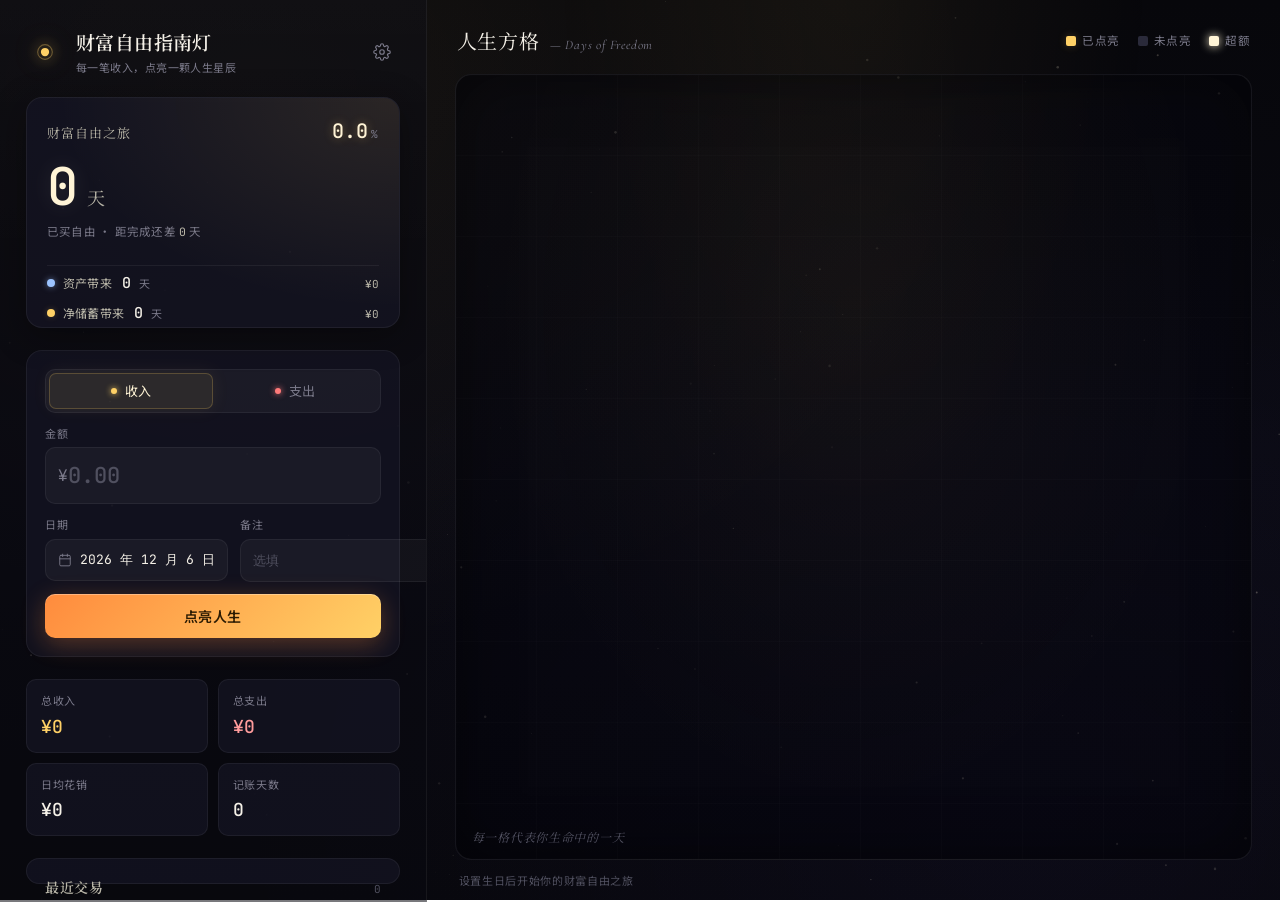
==== frontend/index.html @ a9b58561 "chore: preserve local Fortune baseline before independent development Imported from agentv2 55d24690" ====
<!doctype html>
<html lang="zh-CN">
<head>
  <meta charset="utf-8">
  <meta name="viewport" content="width=device-width,initial-scale=1">
  <meta name="theme-color" content="#0a0a0f">
  <title>财富自由指南灯</title>
  <link rel="icon" href="data:image/svg+xml,%3Csvg xmlns='http://www.w3.org/2000/svg' viewBox='0 0 32 32'%3E%3Ccircle cx='16' cy='16' r='6' fill='%23ffd166'/%3E%3Ccircle cx='16' cy='16' r='10' fill='none' stroke='%23ffd166' stroke-opacity='.35' stroke-width='1.4'/%3E%3C/svg%3E">
  <link rel="preconnect" href="https://fonts.googleapis.com">
  <link rel="preconnect" href="https://fonts.gstatic.com" crossorigin>
  <link href="https://fonts.googleapis.com/css2?family=Cormorant+Garamond:wght@400;500;600;700&family=JetBrains+Mono:wght@300;400;500;600&family=Noto+Sans+SC:wght@300;400;500;600;700&family=Noto+Serif+SC:wght@400;500;600;700&display=swap" rel="stylesheet">
  <link rel="stylesheet" href="./style.css">
</head>
<body>

  <!-- 背景星空层 -->
  <canvas id="starfield" aria-hidden="true"></canvas>

  <main class="layout">

    <!-- 左 1/3 账本面板 -->
    <aside class="ledger" aria-label="账本面板">
      <header class="brand">
        <span class="brand__mark" aria-hidden="true">
          <svg viewBox="0 0 24 24" width="22" height="22"><circle cx="12" cy="12" r="4.5" fill="#ffd166"/><circle cx="12" cy="12" r="8" fill="none" stroke="#ffd166" stroke-opacity=".35" stroke-width="1.2"/></svg>
        </span>
        <div>
          <h1 class="brand__title">财富自由指南灯</h1>
          <p class="brand__sub">每一笔收入，点亮一颗人生星辰</p>
        </div>
        <button class="icon-btn" id="btn-settings" title="设置" aria-label="设置">
          <svg viewBox="0 0 24 24" width="18" height="18" fill="none" stroke="currentColor" stroke-width="1.6" stroke-linecap="round" stroke-linejoin="round"><circle cx="12" cy="12" r="3"/><path d="M19.4 15a1.7 1.7 0 0 0 .34 1.87l.06.06a2 2 0 1 1-2.83 2.83l-.06-.06a1.7 1.7 0 0 0-1.87-.34 1.7 1.7 0 0 0-1.03 1.56V21a2 2 0 1 1-4 0v-.08a1.7 1.7 0 0 0-1.11-1.56 1.7 1.7 0 0 0-1.87.34l-.06.06a2 2 0 1 1-2.83-2.83l.06-.06A1.7 1.7 0 0 0 4.6 15a1.7 1.7 0 0 0-1.56-1.03H3a2 2 0 1 1 0-4h.08A1.7 1.7 0 0 0 4.6 9 1.7 1.7 0 0 0 4.26 7.13L4.2 7.07A2 2 0 1 1 7.03 4.24l.06.06A1.7 1.7 0 0 0 9 4.6 1.7 1.7 0 0 0 10.03 3.04V3a2 2 0 1 1 4 0v.08A1.7 1.7 0 0 0 15 4.6a1.7 1.7 0 0 0 1.87-.34l.06-.06a2 2 0 1 1 2.83 2.83l-.06.06A1.7 1.7 0 0 0 19.4 9c.05.39.27.74.6.96.32.22.7.32 1.07.29H21a2 2 0 1 1 0 4h-.08a1.7 1.7 0 0 0-1.52 1.03z"/></svg>
        </button>
      </header>

      <!-- 财富自由进度卡 · v2 -->
      <section class="progress-card">
        <header class="progress-card__head">
          <span class="progress-card__title">财富自由之旅</span>
          <span class="progress-card__pct"><span id="ring-pct">0.0</span><span class="progress-card__pct-sym">%</span></span>
        </header>

        <div class="progress-card__hero">
          <span class="progress-card__big" id="lit-count">0</span>
          <span class="progress-card__big-unit">天</span>
        </div>
        <div class="progress-card__hero-sub">
          已买自由 · 距完成还差 <em id="remaining-days">0</em> 天
        </div>

        <div class="dual-bar" aria-hidden="true">
          <span class="dual-bar__asset"  id="bar-asset"></span>
          <span class="dual-bar__income" id="bar-income"></span>
        </div>

        <div class="breakdown">
          <div class="breakdown__row breakdown__row--asset" id="row-asset" hidden>
            <span class="breakdown__icon breakdown__icon--asset"></span>
            <span class="breakdown__label">资产带来</span>
            <span class="breakdown__value" id="asset-days">0</span>
            <span class="breakdown__unit">天</span>
            <span class="breakdown__hint"><em id="asset-amount">¥0</em></span>
          </div>
          <div class="breakdown__row breakdown__row--income">
            <span class="breakdown__icon breakdown__icon--income"></span>
            <span class="breakdown__label">净储蓄带来</span>
            <span class="breakdown__value" id="income-days">0</span>
            <span class="breakdown__unit">天</span>
            <span class="breakdown__hint"><em id="net-saving">¥0</em></span>
          </div>
        </div>
      </section>

      <!-- 添加交易 -->
      <section class="tx-form">
        <div class="seg" role="tablist" aria-label="交易类型">
          <button class="seg__btn is-active" data-type="income" role="tab" aria-selected="true">
            <span class="seg__dot seg__dot--income"></span>收入
          </button>
          <button class="seg__btn" data-type="expense" role="tab" aria-selected="false">
            <span class="seg__dot seg__dot--expense"></span>支出
          </button>
        </div>
        <label class="field field--amount">
          <span class="field__label">金额</span>
          <div class="field__row">
            <span class="field__prefix">¥</span>
            <input id="tx-amount" type="number" inputmode="decimal" min="0" step="0.01" placeholder="0.00" autocomplete="off">
          </div>
        </label>
        <div class="field-grid">
          <div class="field">
            <span class="field__label">日期</span>
            <div class="date-input" data-picker>
              <input type="hidden" id="tx-date">
              <button type="button" class="date-input__trigger" aria-haspopup="dialog">
                <svg viewBox="0 0 24 24" width="14" height="14" fill="none" stroke="currentColor" stroke-width="1.6" stroke-linecap="round" stroke-linejoin="round"><rect x="3" y="4" width="18" height="18" rx="2"/><path d="M16 2v4M8 2v4M3 10h18"/></svg>
                <span class="date-input__value">选择日期</span>
              </button>
              <div class="date-popover" hidden role="dialog" aria-label="日期选择">
                <header class="date-popover__head">
                  <button type="button" class="date-popover__nav" data-nav="prev" aria-label="上一月">
                    <svg viewBox="0 0 24 24" width="14" height="14" fill="none" stroke="currentColor" stroke-width="2" stroke-linecap="round" stroke-linejoin="round"><path d="M15 18l-6-6 6-6"/></svg>
                  </button>
                  <span class="date-popover__title"></span>
                  <button type="button" class="date-popover__nav" data-nav="next" aria-label="下一月">
                    <svg viewBox="0 0 24 24" width="14" height="14" fill="none" stroke="currentColor" stroke-width="2" stroke-linecap="round" stroke-linejoin="round"><path d="M9 18l6-6-6-6"/></svg>
                  </button>
                </header>
                <div class="date-popover__weekdays"><span>日</span><span>一</span><span>二</span><span>三</span><span>四</span><span>五</span><span>六</span></div>
                <div class="date-popover__grid"></div>
                <footer class="date-popover__foot">
                  <button type="button" class="date-popover__btn" data-action="today">今天</button>
                  <button type="button" class="date-popover__btn" data-action="clear">清除</button>
                </footer>
              </div>
            </div>
          </div>
          <label class="field">
            <span class="field__label">备注</span>
            <input id="tx-note" type="text" maxlength="40" placeholder="选填">
          </label>
        </div>
        <button class="btn btn--primary" id="btn-submit">
          <span class="btn__shimmer" aria-hidden="true"></span>
          <span class="btn__text">点亮人生</span>
        </button>
      </section>

      <!-- 统计仪表盘 -->
      <section class="stats">
        <div class="stat"><div class="stat__label">总收入</div><div class="stat__value stat__value--income" id="st-income">¥0</div></div>
        <div class="stat"><div class="stat__label">总支出</div><div class="stat__value stat__value--expense" id="st-expense">¥0</div></div>
        <div class="stat"><div class="stat__label">日均花销</div><div class="stat__value" id="st-avg">¥0</div></div>
        <div class="stat"><div class="stat__label">记账天数</div><div class="stat__value" id="st-days">0</div></div>
      </section>

      <!-- 最近交易 -->
      <section class="tx-list" aria-label="最近交易">
        <div class="tx-list__head">
          <h2>最近交易</h2>
          <span class="tx-list__count" id="tx-count">0</span>
        </div>
        <ul class="tx-list__items" id="tx-items" role="list"></ul>
        <div class="tx-list__empty" id="tx-empty">
          <p>尚未记录任何交易</p>
          <p class="tx-list__hint">每一笔收入都将点亮你的人生方格</p>
        </div>
      </section>

    </aside>

    <!-- 右 2/3 人生方格 -->
    <section class="stage" aria-label="人生方格视图">
      <div class="stage__chrome">
        <div class="stage__title">
          <span class="stage__title-cn">人生方格</span>
          <span class="stage__title-en">— Days of Freedom</span>
        </div>
        <div class="stage__legend">
          <span class="legend-item"><i class="legend-swatch legend-swatch--lit"></i>已点亮</span>
          <span class="legend-item"><i class="legend-swatch legend-swatch--unlit"></i>未点亮</span>
          <span class="legend-item" id="legend-overflow" hidden><i class="legend-swatch legend-swatch--over"></i>超额</span>
        </div>
        <button class="icon-btn stage-collapse-btn" id="btn-stage-collapse" title="折叠指南灯面板" aria-label="折叠指南灯面板" hidden>
          <svg viewBox="0 0 24 24" width="18" height="18" fill="none" stroke="currentColor" stroke-width="1.8" stroke-linecap="round" stroke-linejoin="round"><path d="M6 18l6-6 6 6"/></svg>
        </button>
      </div>
      <div class="stage__canvas-wrap">
        <canvas id="grid" aria-label="人生方格 Canvas"></canvas>
        <div class="stage__hint" id="stage-hint">每一格代表你生命中的一天</div>
        <div class="stage__zoom-hint" id="stage-zoom-hint">滚轮缩放 · 双击重置</div>
      </div>
      <div class="stage__footer">
        <span id="stage-footer-text">设置生日后开始你的财富自由之旅</span>
      </div>
    </section>

  </main>

  <!-- 引导/设置对话 -->
  <div class="overlay" id="overlay" hidden>
    <div class="modal" role="dialog" aria-modal="true" aria-labelledby="modal-title">
      <header class="modal__head">
        <h2 id="modal-title">点燃人生第一颗星辰</h2>
        <p>告诉我你的生日，我们计算从今天起到 <strong id="modal-target-age-display">80</strong> 岁还有多少天可以被你点亮。</p>
      </header>
      <div class="modal__body">
        <div class="field">
          <span class="field__label">出生日期</span>
          <div class="date-input" data-picker>
            <input type="hidden" id="cfg-birth" required>
            <button type="button" class="date-input__trigger" aria-haspopup="dialog">
              <svg viewBox="0 0 24 24" width="14" height="14" fill="none" stroke="currentColor" stroke-width="1.6" stroke-linecap="round" stroke-linejoin="round"><rect x="3" y="4" width="18" height="18" rx="2"/><path d="M16 2v4M8 2v4M3 10h18"/></svg>
              <span class="date-input__value">选择出生日期</span>
            </button>
            <div class="date-popover" hidden role="dialog" aria-label="日期选择">
              <header class="date-popover__head">
                <button type="button" class="date-popover__nav" data-nav="prev-year" aria-label="上一年">«</button>
                <button type="button" class="date-popover__nav" data-nav="prev" aria-label="上一月">
                  <svg viewBox="0 0 24 24" width="14" height="14" fill="none" stroke="currentColor" stroke-width="2" stroke-linecap="round" stroke-linejoin="round"><path d="M15 18l-6-6 6-6"/></svg>
                </button>
                <span class="date-popover__title"></span>
                <button type="button" class="date-popover__nav" data-nav="next" aria-label="下一月">
                  <svg viewBox="0 0 24 24" width="14" height="14" fill="none" stroke="currentColor" stroke-width="2" stroke-linecap="round" stroke-linejoin="round"><path d="M9 18l6-6-6-6"/></svg>
                </button>
                <button type="button" class="date-popover__nav" data-nav="next-year" aria-label="下一年">»</button>
              </header>
              <div class="date-popover__weekdays"><span>日</span><span>一</span><span>二</span><span>三</span><span>四</span><span>五</span><span>六</span></div>
              <div class="date-popover__grid"></div>
              <footer class="date-popover__foot">
                <button type="button" class="date-popover__btn" data-action="today">今天</button>
              </footer>
            </div>
          </div>
        </div>
        <label class="field">
          <span class="field__label">目标年龄</span>
          <div class="field__row">
            <input id="cfg-target-age" type="number" min="20" max="120" value="80">
            <span class="field__suffix">岁</span>
          </div>
        </label>
        <label class="toggle" for="cfg-show-past">
          <span class="toggle__head">
            <span class="toggle__title">显示过去</span>
            <span class="toggle__hint">关闭：第一格 = 今天 · 打开：从 0 岁开始全寿命方格</span>
          </span>
          <input type="checkbox" id="cfg-show-past" role="switch">
          <span class="toggle__track" aria-hidden="true"><span class="toggle__thumb"></span></span>
        </label>
        <label class="toggle" for="cfg-use-assets">
          <span class="toggle__head">
            <span class="toggle__title">纳入起始资产</span>
            <span class="toggle__hint">把记账起始时已有的资产也算成自由的来源</span>
          </span>
          <input type="checkbox" id="cfg-use-assets" role="switch">
          <span class="toggle__track" aria-hidden="true"><span class="toggle__thumb"></span></span>
        </label>
        <label class="field" id="cfg-assets-field" hidden>
          <span class="field__label">记账起始时资产</span>
          <div class="field__row">
            <span class="field__prefix">¥</span>
            <input id="cfg-initial-assets" type="number" inputmode="decimal" min="0" step="100" placeholder="0">
          </div>
        </label>
        <label class="field">
          <span class="field__label">记账天数（手动覆盖 · 0=自动）</span>
          <div class="field__row">
            <input id="cfg-tracking-days" type="number" inputmode="numeric" min="0" step="1" placeholder="0">
            <span class="field__suffix">天</span>
          </div>
        </label>
        <label class="field">
          <span class="field__label">日均花销（手动覆盖 · 0=自动）</span>
          <div class="field__row">
            <span class="field__prefix">¥</span>
            <input id="cfg-avg-expense" type="number" inputmode="decimal" min="0" step="1" placeholder="0">
          </div>
        </label>
      </div>
      <footer class="modal__foot">
        <button class="btn btn--ghost" id="cfg-cancel">取消</button>
        <button class="btn btn--primary" id="cfg-save"><span class="btn__text">开始</span></button>
      </footer>
    </div>
  </div>

  <!-- 财富自由达成彩蛋 -->
  <div class="freedom-banner" id="freedom-banner" hidden aria-live="polite">
    <div class="freedom-banner__veil"></div>
    <div class="freedom-banner__ripple"></div>
    <div class="freedom-banner__ripple"></div>
    <div class="freedom-banner__ripple"></div>
    <div class="freedom-banner__ripple"></div>
    <div class="freedom-banner__ripple"></div>
    <div class="freedom-banner__inner">
      <div class="freedom-banner__eyebrow">FINANCIAL FREEDOM ACHIEVED</div>
      <div class="freedom-banner__word">FREE</div>
      <div class="freedom-banner__zh">财 富 自 由</div>
      <div class="freedom-banner__sub">你已点亮人生剩余的所有方格</div>
    </div>
  </div>

  <script src="./grid.js"></script>
  <script src="./app.js"></script>
</body>
</html>
---- frontend/style.css ----
/* ============================================
   财富自由指南灯 · 全局样式
   设计哲学：cinematic dark · ritual aesthetic
   ============================================ */

/* ---------- Design tokens ---------- */
:root {
  /* surfaces */
  --bg-0: #07070b;
  --bg-1: #0a0a12;
  --bg-2: #11111c;
  --bg-3: #15162a;
  --bg-card: rgba(22, 22, 36, 0.72);
  --bg-card-strong: rgba(28, 28, 46, 0.88);
  --bg-input: rgba(255, 255, 255, 0.04);

  /* gold light system */
  --gold-core: #ffd166;
  --gold-warm: #ff8b3d;
  --gold-soft: rgba(255, 209, 102, 0.22);
  --gold-faint: rgba(255, 209, 102, 0.10);
  --gold-bloom: #fff4d6;

  /* state colors */
  --unlit: #2a2a3a;
  --ember: #ff5e3a;
  --ash: #5a4030;
  --income: #ffd166;
  --expense: #ff7a7a;

  /* text */
  --text-1: #f5f1e8;
  --text-2: #b9b6a8;
  --text-3: #7b7a8a;
  --text-4: #50505f;

  /* lines */
  --line-1: rgba(255, 255, 255, 0.06);
  --line-2: rgba(255, 255, 255, 0.10);
  --line-focus: rgba(255, 209, 102, 0.55);

  /* fonts */
  --ff-serif-cn: 'Noto Serif SC', 'Cormorant Garamond', serif;
  --ff-serif-en: 'Cormorant Garamond', 'Noto Serif SC', serif;
  --ff-sans: 'Noto Sans SC', -apple-system, BlinkMacSystemFont, system-ui, sans-serif;
  --ff-mono: 'JetBrains Mono', ui-monospace, SFMono-Regular, monospace;

  /* motion */
  --ease-out: cubic-bezier(0.22, 1, 0.36, 1);
  --ease-in-out: cubic-bezier(0.65, 0, 0.35, 1);

  /* radii */
  --r-sm: 6px;
  --r-md: 10px;
  --r-lg: 16px;
  --r-pill: 999px;
}

/* ---------- Base ---------- */
* { box-sizing: border-box; }
html, body { height: 100%; }
body {
  margin: 0;
  font-family: var(--ff-sans);
  font-size: 14px;
  line-height: 1.5;
  color: var(--text-1);
  background:
    radial-gradient(ellipse at 20% 10%, rgba(255, 209, 102, 0.06), transparent 50%),
    radial-gradient(ellipse at 80% 90%, rgba(108, 86, 255, 0.05), transparent 55%),
    linear-gradient(180deg, var(--bg-0), var(--bg-1) 50%, var(--bg-0));
  background-attachment: fixed;
  overflow: hidden;
  -webkit-font-smoothing: antialiased;
  text-rendering: optimizeLegibility;
}

::selection { background: var(--gold-soft); color: var(--gold-bloom); }

button, input { font: inherit; color: inherit; }
button { background: none; border: 0; cursor: pointer; }
input { background: none; border: 0; outline: 0; }

h1, h2, h3 { margin: 0; font-weight: 600; }

/* ---------- Starfield ---------- */
#starfield {
  position: fixed; inset: 0;
  z-index: 0; pointer-events: none;
  opacity: 0.55;
}

/* ---------- Layout ---------- */
.layout {
  position: relative; z-index: 1;
  display: grid;
  grid-template-columns: minmax(380px, 1fr) 2fr;
  height: 100vh; height: 100dvh;
  gap: 0;
}

/* ============================================
   左 · 账本面板
   ============================================ */
.ledger {
  display: flex; flex-direction: column;
  padding: 28px 26px 22px;
  gap: 22px;
  overflow-y: auto;
  overflow-x: hidden;
  border-right: 1px solid var(--line-1);
  background:
    linear-gradient(180deg, rgba(255,255,255,0.015), transparent 30%),
    rgba(10, 10, 18, 0.55);
  backdrop-filter: blur(20px) saturate(140%);
  -webkit-backdrop-filter: blur(20px) saturate(140%);
}

.ledger::-webkit-scrollbar { width: 6px; }
.ledger::-webkit-scrollbar-thumb { background: var(--line-2); border-radius: 3px; }

/* Brand */
.brand {
  display: grid;
  grid-template-columns: auto 1fr auto;
  align-items: center;
  gap: 12px;
}
.brand__mark {
  width: 38px; height: 38px;
  display: grid; place-items: center;
  border-radius: 50%;
  background: radial-gradient(circle, var(--gold-faint), transparent 70%);
  filter: drop-shadow(0 0 12px rgba(255, 209, 102, 0.25));
  animation: pulse-glow 4s var(--ease-in-out) infinite;
}
@keyframes pulse-glow {
  0%, 100% { filter: drop-shadow(0 0 8px rgba(255, 209, 102, 0.22)); }
  50%      { filter: drop-shadow(0 0 16px rgba(255, 209, 102, 0.38)); }
}
.brand__title {
  font-family: var(--ff-serif-cn);
  font-size: 19px;
  letter-spacing: 0.02em;
  color: var(--text-1);
}
.brand__sub {
  margin: 2px 0 0;
  font-size: 11px;
  color: var(--text-3);
  letter-spacing: 0.04em;
}
.icon-btn {
  width: 36px; height: 36px;
  display: grid; place-items: center;
  border-radius: var(--r-md);
  color: var(--text-3);
  transition: color .2s var(--ease-out), background .2s var(--ease-out);
}
.icon-btn:hover { color: var(--gold-core); background: var(--gold-faint); }
.icon-btn:focus-visible { outline: 2px solid var(--line-focus); outline-offset: 2px; }

/* ============================================
   Progress card · v2 · 水平双段 + 大数字 + 双段分项
   ============================================ */
.progress-card {
  position: relative;
  display: flex; flex-direction: column;
  gap: 12px;
  padding: 18px 20px;
  border-radius: var(--r-lg);
  background: var(--bg-card);
  border: 1px solid var(--line-1);
  box-shadow: 0 8px 32px rgba(0, 0, 0, 0.35);
  overflow: hidden;
}
.progress-card::after {
  content: ''; position: absolute; inset: 0;
  background: radial-gradient(ellipse at 100% 0%, rgba(255, 209, 102, 0.10), transparent 65%);
  pointer-events: none;
}

.progress-card__head {
  display: flex; align-items: baseline; justify-content: space-between;
  z-index: 1;
}
.progress-card__title {
  font-family: var(--ff-serif-cn);
  font-size: 13px;
  color: var(--text-2);
  letter-spacing: 0.08em;
}
.progress-card__pct {
  font-family: var(--ff-mono);
  font-feature-settings: "tnum";
  display: inline-flex; align-items: baseline; gap: 1px;
}
.progress-card__pct #ring-pct {
  font-size: 20px;
  font-weight: 500;
  color: var(--gold-bloom);
  text-shadow: 0 0 10px rgba(255, 209, 102, 0.35);
}
.progress-card__pct-sym {
  font-size: 11px;
  color: var(--text-3);
  margin-left: 2px;
  letter-spacing: 0.04em;
}

.progress-card__hero {
  display: flex; align-items: baseline; gap: 6px;
  line-height: 0.95;
  margin-top: 4px;
}
.progress-card__big {
  font-family: var(--ff-mono);
  font-size: 52px;
  font-weight: 500;
  font-feature-settings: "tnum";
  color: var(--gold-bloom);
  letter-spacing: -0.02em;
  text-shadow: 0 0 24px rgba(255, 244, 214, 0.12);
}
.progress-card__big-unit {
  font-family: var(--ff-serif-cn);
  font-size: 18px;
  color: var(--text-2);
  margin-left: 4px;
}
.progress-card__hero-sub {
  font-size: 11.5px;
  color: var(--text-3);
  letter-spacing: 0.02em;
}
.progress-card__hero-sub em {
  font-style: normal;
  font-family: var(--ff-mono);
  font-feature-settings: "tnum";
  color: var(--text-2);
}

.dual-bar {
  position: relative;
  height: 6px;
  background: rgba(255, 255, 255, 0.04);
  border-radius: var(--r-pill);
  overflow: hidden;
  display: flex;
}
.dual-bar__asset, .dual-bar__income {
  height: 100%;
  width: 0%;
  transition: width .9s var(--ease-out);
}
.dual-bar__asset {
  background: linear-gradient(90deg, #7fb3e6, #9cc3ff);
  box-shadow: 0 0 8px rgba(156, 195, 255, 0.45);
}
.dual-bar__income {
  background: linear-gradient(90deg, var(--gold-warm), var(--gold-core));
  box-shadow: 0 0 8px var(--gold-soft);
}

.breakdown {
  display: flex; flex-direction: column;
  gap: 8px;
  padding-top: 6px;
  border-top: 1px solid var(--line-1);
}
.breakdown__row {
  display: flex; align-items: baseline;
  gap: 8px;
  font-size: 12px;
}
.breakdown__icon {
  width: 8px; height: 8px;
  border-radius: 50%;
  align-self: center;
  flex-shrink: 0;
}
.breakdown__icon--asset {
  background: #9cc3ff;
  box-shadow: 0 0 6px rgba(156, 195, 255, 0.55);
}
.breakdown__icon--income {
  background: var(--gold-core);
  box-shadow: 0 0 6px var(--gold-soft);
}
.breakdown__label {
  color: var(--text-2);
  font-size: 12px;
  letter-spacing: 0.02em;
}
.breakdown__value {
  font-family: var(--ff-mono);
  font-feature-settings: "tnum";
  font-size: 15px;
  color: var(--text-1);
  font-weight: 500;
  margin-left: 2px;
}
.breakdown__unit {
  color: var(--text-3);
  font-size: 11px;
}
.breakdown__hint {
  margin-left: auto;
  color: var(--text-3);
  font-size: 11px;
  font-family: var(--ff-mono);
  font-feature-settings: "tnum";
  text-align: right;
}
.breakdown__hint em {
  font-style: normal;
  color: var(--text-2);
}

/* Tx form */
.tx-form {
  padding: 18px;
  border-radius: var(--r-lg);
  background: var(--bg-card);
  border: 1px solid var(--line-1);
  display: flex; flex-direction: column; gap: 12px;
}
.seg {
  display: grid;
  grid-template-columns: 1fr 1fr;
  background: var(--bg-input);
  border-radius: var(--r-md);
  padding: 3px;
  border: 1px solid var(--line-1);
}
.seg__btn {
  position: relative;
  padding: 8px 12px;
  font-size: 13px;
  color: var(--text-3);
  border-radius: 7px;
  display: inline-flex; align-items: center; justify-content: center; gap: 8px;
  transition: color .2s var(--ease-out), background .25s var(--ease-out);
}
.seg__btn:hover { color: var(--text-2); }
.seg__btn.is-active {
  background: rgba(255, 209, 102, 0.08);
  color: var(--gold-bloom);
  box-shadow: inset 0 0 0 1px var(--gold-soft), 0 0 18px rgba(255, 209, 102, 0.08);
}
.seg__btn[data-type="expense"].is-active {
  background: rgba(255, 122, 122, 0.08);
  color: #ffd1d1;
  box-shadow: inset 0 0 0 1px rgba(255, 122, 122, 0.4), 0 0 18px rgba(255, 122, 122, 0.06);
}
.seg__dot { width: 6px; height: 6px; border-radius: 50%; }
.seg__dot--income  { background: var(--gold-core); box-shadow: 0 0 6px var(--gold-core); }
.seg__dot--expense { background: #ff7a7a; box-shadow: 0 0 6px #ff7a7a; }

.field { display: flex; flex-direction: column; gap: 6px; }
.field__label {
  font-size: 11px;
  color: var(--text-3);
  letter-spacing: 0.06em;
  text-transform: uppercase;
}
.field__row {
  display: flex; align-items: center;
  background: var(--bg-input);
  border: 1px solid var(--line-1);
  border-radius: var(--r-md);
  padding: 0 12px;
  transition: border-color .2s var(--ease-out), background .2s var(--ease-out);
}
.field__row:focus-within {
  border-color: var(--line-focus);
  background: rgba(255, 209, 102, 0.04);
}
.field__prefix, .field__suffix {
  color: var(--text-3);
  font-family: var(--ff-mono);
  font-size: 13px;
  user-select: none;
}
.field__row input, .field input {
  flex: 1;
  min-width: 0;
  padding: 11px 0;
  font-family: var(--ff-mono);
  font-size: 14px;
  color: var(--text-1);
}
.field--amount .field__row input {
  font-size: 22px;
  font-weight: 500;
  font-family: var(--ff-mono);
}
.field--amount .field__prefix { font-size: 16px; }
.field > input {
  padding: 11px 12px;
  background: var(--bg-input);
  border: 1px solid var(--line-1);
  border-radius: var(--r-md);
  color: var(--text-1);
  font-family: var(--ff-mono);
  font-size: 13px;
  transition: border-color .2s var(--ease-out), background .2s var(--ease-out);
}
.field > input:focus-visible {
  border-color: var(--line-focus);
  background: rgba(255, 209, 102, 0.04);
}
input::placeholder { color: var(--text-4); }
input::-webkit-calendar-picker-indicator { filter: invert(0.7) sepia(0.3) saturate(2) hue-rotate(-15deg); cursor: pointer; }
input[type=number]::-webkit-outer-spin-button, input[type=number]::-webkit-inner-spin-button { -webkit-appearance: none; margin: 0; }

.field-grid {
  display: grid; grid-template-columns: 1fr 1fr; gap: 12px;
}

/* ============================================
   Date Picker · cinematic dark calendar
   ============================================ */
.date-input { position: relative; }
.date-input__trigger {
  width: 100%;
  display: flex; align-items: center; gap: 8px;
  min-height: 42px;
  padding: 0 12px;
  background: var(--bg-input);
  border: 1px solid var(--line-1);
  border-radius: var(--r-md);
  color: var(--text-1);
  font-family: var(--ff-mono);
  font-size: 13px;
  text-align: left;
  transition: border-color .2s var(--ease-out), background .2s var(--ease-out);
}
.date-input__trigger:hover { border-color: var(--line-2); }
.date-input__trigger:focus-visible { outline: 2px solid var(--line-focus); outline-offset: 2px; }
.date-input__trigger svg { color: var(--text-3); flex-shrink: 0; }
.date-input__value {
  flex: 1; min-width: 0;
  white-space: nowrap; overflow: hidden; text-overflow: ellipsis;
}
.date-input.is-empty .date-input__value { color: var(--text-3); }
.date-input.is-open .date-input__trigger {
  border-color: var(--line-focus);
  background: rgba(255, 209, 102, 0.04);
}

.date-popover {
  position: absolute;
  top: calc(100% + 6px);
  left: 0;
  z-index: 50;
  width: 280px;
  padding: 14px;
  background: linear-gradient(180deg, var(--bg-2), var(--bg-3));
  border: 1px solid var(--line-2);
  border-radius: var(--r-md);
  box-shadow: 0 12px 40px rgba(0, 0, 0, 0.55), inset 0 1px 0 rgba(255,255,255,0.04);
  animation: dpRise .22s var(--ease-out);
}
.date-popover[hidden] { display: none; }
@keyframes dpRise {
  from { opacity: 0; transform: translateY(-4px) scale(0.985); }
  to   { opacity: 1; transform: translateY(0)    scale(1); }
}

.date-popover__head {
  display: flex; align-items: center; gap: 4px;
  margin-bottom: 10px;
}
.date-popover__title {
  flex: 1;
  text-align: center;
  font-family: var(--ff-serif-cn);
  font-size: 14px;
  color: var(--text-1);
  letter-spacing: 0.04em;
}
.date-popover__nav {
  width: 26px; height: 26px;
  display: grid; place-items: center;
  border-radius: var(--r-sm);
  color: var(--text-3);
  font-size: 13px;
  transition: color .15s var(--ease-out), background .15s var(--ease-out);
}
.date-popover__nav:hover { color: var(--gold-core); background: var(--gold-faint); }

.date-popover__weekdays {
  display: grid;
  grid-template-columns: repeat(7, 1fr);
  margin-bottom: 6px;
}
.date-popover__weekdays span {
  text-align: center;
  font-size: 10px;
  color: var(--text-4);
  letter-spacing: 0.06em;
  padding: 4px 0;
}
.date-popover__grid {
  display: grid;
  grid-template-columns: repeat(7, 1fr);
  gap: 2px;
}
.date-day {
  height: 32px;
  display: grid; place-items: center;
  border-radius: var(--r-sm);
  font-family: var(--ff-mono);
  font-size: 12px;
  color: var(--text-2);
  transition: background .12s var(--ease-out), color .12s var(--ease-out), box-shadow .12s var(--ease-out);
}
.date-day:hover {
  background: rgba(255, 209, 102, 0.10);
  color: var(--text-1);
}
.date-day.is-other { color: var(--text-4); }
.date-day.is-today {
  color: var(--gold-core);
  box-shadow: inset 0 0 0 1px var(--gold-soft);
}
.date-day.is-selected {
  background: linear-gradient(135deg, var(--gold-warm), var(--gold-core));
  color: #2a1a02;
  font-weight: 600;
  box-shadow: 0 0 12px var(--gold-soft);
}
.date-popover__foot {
  display: flex; justify-content: space-between; gap: 8px;
  margin-top: 10px;
  padding-top: 10px;
  border-top: 1px solid var(--line-1);
}
.date-popover__btn {
  padding: 5px 10px;
  font-size: 11.5px;
  color: var(--text-3);
  border-radius: var(--r-sm);
  transition: color .15s var(--ease-out), background .15s var(--ease-out);
}
.date-popover__btn:hover { color: var(--gold-core); background: var(--gold-faint); }

/* 设置面板里的 date picker · popover 上抛而非下落（避免被 modal 截断） */
.modal .date-popover { top: auto; bottom: calc(100% + 6px); }

/* Toggle (switch) · 设置面板用 */
.toggle {
  display: grid;
  grid-template-columns: 1fr auto;
  align-items: center;
  gap: 14px;
  padding: 12px 14px;
  background: var(--bg-input);
  border: 1px solid var(--line-1);
  border-radius: var(--r-md);
  cursor: pointer;
  transition: border-color .2s var(--ease-out), background .2s var(--ease-out);
}
.toggle:hover { border-color: var(--line-2); }
.toggle__head { display: flex; flex-direction: column; gap: 3px; min-width: 0; }
.toggle__title {
  font-size: 13px;
  color: var(--text-1);
  letter-spacing: 0.02em;
}
.toggle__hint {
  font-size: 11px;
  color: var(--text-3);
  letter-spacing: 0.02em;
}
.toggle input[type=checkbox] {
  position: absolute;
  width: 1px; height: 1px;
  opacity: 0; pointer-events: none;
}
.toggle__track {
  position: relative;
  width: 44px; height: 24px;
  border-radius: var(--r-pill);
  background: rgba(255, 255, 255, 0.06);
  border: 1px solid var(--line-2);
  transition: background .25s var(--ease-out), border-color .25s var(--ease-out), box-shadow .25s var(--ease-out);
  flex-shrink: 0;
}
.toggle__thumb {
  position: absolute;
  top: 2px; left: 2px;
  width: 18px; height: 18px;
  border-radius: 50%;
  background: var(--text-3);
  transition: transform .25s var(--ease-out), background .25s var(--ease-out), box-shadow .25s var(--ease-out);
}
.toggle input:checked + .toggle__track {
  background: linear-gradient(135deg, var(--gold-warm), var(--gold-core));
  border-color: var(--gold-core);
  box-shadow: 0 0 14px var(--gold-soft);
}
.toggle input:checked + .toggle__track .toggle__thumb {
  transform: translateX(20px);
  background: #2a1a02;
  box-shadow: 0 1px 3px rgba(0, 0, 0, 0.3);
}
.toggle input:focus-visible + .toggle__track {
  outline: 2px solid var(--line-focus);
  outline-offset: 2px;
}

/* Primary button */
.btn {
  position: relative;
  display: inline-flex; align-items: center; justify-content: center;
  min-height: 44px;
  padding: 0 18px;
  border-radius: var(--r-md);
  font-family: var(--ff-sans);
  font-size: 14px;
  font-weight: 500;
  letter-spacing: 0.04em;
  transition: transform .15s var(--ease-out), box-shadow .25s var(--ease-out);
  overflow: hidden;
}
.btn:focus-visible { outline: 2px solid var(--line-focus); outline-offset: 2px; }
.btn:active { transform: scale(0.98); }
.btn--primary {
  background: linear-gradient(135deg, var(--gold-warm), var(--gold-core));
  color: #2a1a02;
  font-weight: 600;
  box-shadow:
    0 6px 24px rgba(255, 139, 61, 0.30),
    inset 0 1px 0 rgba(255, 255, 255, 0.32);
}
.btn--primary:hover {
  box-shadow:
    0 10px 32px rgba(255, 139, 61, 0.45),
    inset 0 1px 0 rgba(255, 255, 255, 0.45);
}
.btn--primary[disabled] { opacity: .6; cursor: not-allowed; }
.btn__shimmer {
  position: absolute; top: 0; left: -100%;
  width: 60%; height: 100%;
  background: linear-gradient(90deg, transparent, rgba(255, 255, 255, 0.35), transparent);
  transform: skewX(-20deg);
  animation: shimmer 3.6s ease-in-out infinite;
}
@keyframes shimmer { 0%, 60% { left: -100%; } 100% { left: 160%; } }

.btn--ghost {
  background: transparent;
  color: var(--text-2);
  border: 1px solid var(--line-2);
}
.btn--ghost:hover { color: var(--text-1); border-color: var(--line-focus); }

/* Stats */
.stats {
  display: grid;
  grid-template-columns: 1fr 1fr;
  gap: 10px;
}
.stat {
  padding: 12px 14px;
  background: var(--bg-card);
  border: 1px solid var(--line-1);
  border-radius: var(--r-md);
}
.stat__label {
  font-size: 11px;
  color: var(--text-3);
  letter-spacing: 0.06em;
}
.stat__value {
  margin-top: 4px;
  font-family: var(--ff-mono);
  font-size: 18px;
  font-weight: 500;
  font-feature-settings: "tnum";
  color: var(--text-1);
}
.stat__value--income  { color: var(--gold-core); }
.stat__value--expense { color: #ff9c9c; }

/* Tx list */
.tx-list {
  flex: 1; min-height: 0;
  display: flex; flex-direction: column;
  border-radius: var(--r-lg);
  background: var(--bg-card);
  border: 1px solid var(--line-1);
  padding: 12px;
}
.tx-list__head {
  display: flex; align-items: baseline; justify-content: space-between;
  padding: 6px 6px 12px;
}
.tx-list__head h2 {
  font-family: var(--ff-serif-cn);
  font-size: 14px;
  color: var(--text-2);
  letter-spacing: 0.04em;
}
.tx-list__count {
  font-family: var(--ff-mono);
  font-size: 11px;
  color: var(--text-4);
}
.tx-list__items {
  flex: 1; min-height: 0;
  margin: 0; padding: 0;
  list-style: none;
  overflow-y: auto;
  display: flex; flex-direction: column;
  gap: 4px;
}
.tx-list__items::-webkit-scrollbar { width: 4px; }
.tx-list__items::-webkit-scrollbar-thumb { background: var(--line-2); border-radius: 2px; }
.tx-list__empty {
  display: none;
  flex-direction: column; align-items: center; justify-content: center;
  flex: 1; padding: 30px 10px;
  text-align: center;
  color: var(--text-3);
}
.tx-list__empty p { margin: 0; font-size: 13px; }
.tx-list__hint { color: var(--text-4); font-size: 11.5px; margin-top: 6px !important; }
.tx-list.is-empty .tx-list__items { display: none; }
.tx-list.is-empty .tx-list__empty { display: flex; }

.tx-item {
  display: grid;
  grid-template-columns: 3px 1fr auto auto;
  align-items: center;
  gap: 12px;
  padding: 10px 8px 10px 0;
  border-radius: var(--r-sm);
  transition: background .2s var(--ease-out);
}
.tx-item:hover { background: rgba(255, 255, 255, 0.025); }
.tx-item__bar { width: 3px; height: 26px; border-radius: 2px; }
.tx-item--income  .tx-item__bar { background: linear-gradient(180deg, var(--gold-core), var(--gold-warm)); box-shadow: 0 0 6px var(--gold-soft); }
.tx-item--expense .tx-item__bar { background: linear-gradient(180deg, #ff9c9c, #ff5e3a); box-shadow: 0 0 6px rgba(255, 94, 58, 0.25); }
.tx-item__main { min-width: 0; }
.tx-item__note {
  font-size: 13px;
  color: var(--text-1);
  white-space: nowrap; overflow: hidden; text-overflow: ellipsis;
}
.tx-item__date {
  font-family: var(--ff-mono);
  font-size: 10.5px;
  color: var(--text-4);
  letter-spacing: 0.04em;
  margin-top: 1px;
}
.tx-item__amount {
  font-family: var(--ff-mono);
  font-size: 14px;
  font-weight: 500;
  font-feature-settings: "tnum";
}
.tx-item--income  .tx-item__amount { color: var(--gold-core); }
.tx-item--expense .tx-item__amount { color: #ff9c9c; }
.tx-item__del {
  width: 28px; height: 28px;
  display: grid; place-items: center;
  color: var(--text-4);
  border-radius: var(--r-sm);
  opacity: 0;
  transition: opacity .2s var(--ease-out), color .15s var(--ease-out), background .15s var(--ease-out);
}
.tx-item:hover .tx-item__del,
.tx-item:focus-within .tx-item__del { opacity: 1; }
.tx-item__del:hover { color: #ff7a7a; background: rgba(255, 122, 122, 0.10); }

/* ============================================
   右 · 人生方格 stage
   ============================================ */
.stage {
  position: relative;
  display: flex; flex-direction: column;
  height: 100%;
  padding: 22px 28px 16px;
  min-width: 0;
  background:
    radial-gradient(ellipse at 50% -10%, rgba(255, 209, 102, 0.06), transparent 50%),
    transparent;
}
.stage__chrome {
  display: flex; align-items: center; justify-content: space-between;
  margin-bottom: 14px;
  padding: 4px 2px;
}
.stage__title {
  display: flex; align-items: baseline; gap: 10px;
}
.stage__title-cn {
  font-family: var(--ff-serif-cn);
  font-size: 20px;
  color: var(--text-1);
  letter-spacing: 0.04em;
}
.stage__title-en {
  font-family: var(--ff-serif-en);
  font-size: 13px;
  font-style: italic;
  color: var(--text-3);
  letter-spacing: 0.06em;
}
.stage__legend {
  display: flex; align-items: center; gap: 18px;
  font-size: 11.5px;
  color: var(--text-3);
  letter-spacing: 0.04em;
}
.legend-item { display: inline-flex; align-items: center; gap: 6px; }
.legend-swatch {
  width: 10px; height: 10px;
  border-radius: 2px;
  display: inline-block;
}
.legend-swatch--lit   { background: var(--gold-core); box-shadow: 0 0 8px var(--gold-soft); }
.legend-swatch--unlit { background: var(--unlit); }
.legend-swatch--over  { background: var(--gold-bloom); box-shadow: 0 0 10px var(--gold-bloom); }

.stage__canvas-wrap {
  position: relative;
  flex: 1; min-height: 0;
  border-radius: var(--r-lg);
  border: 1px solid var(--line-1);
  background:
    radial-gradient(ellipse at 50% 30%, rgba(255, 209, 102, 0.04), transparent 65%),
    linear-gradient(180deg, rgba(8, 8, 16, 0.5), rgba(4, 4, 12, 0.5));
  overflow: hidden;
  box-shadow:
    inset 0 0 1px var(--line-2),
    inset 0 0 60px rgba(0, 0, 0, 0.5);
}
.stage__canvas-wrap::before {
  content: '';
  position: absolute; inset: 0;
  background:
    repeating-linear-gradient(180deg, transparent 0 80px, rgba(255,255,255,0.012) 80px 81px),
    repeating-linear-gradient(90deg,  transparent 0 80px, rgba(255,255,255,0.012) 80px 81px);
  pointer-events: none;
  mix-blend-mode: screen;
}
#grid { display: block; width: 100%; height: 100%; }
.stage__hint {
  position: absolute; left: 16px; bottom: 12px;
  font-family: var(--ff-serif-en);
  font-style: italic;
  font-size: 12px;
  color: var(--text-4);
  pointer-events: none;
  letter-spacing: 0.06em;
}
.stage__footer {
  margin-top: 10px;
  padding: 2px 4px;
  font-size: 11px;
  color: var(--text-4);
  letter-spacing: 0.06em;
}

/* ============================================
   Overlay & Modal
   ============================================ */
.overlay {
  position: fixed; inset: 0;
  z-index: 100;
  display: grid; place-items: center;
  background: rgba(4, 4, 10, 0.7);
  backdrop-filter: blur(14px) saturate(120%);
  -webkit-backdrop-filter: blur(14px) saturate(120%);
  animation: fade .35s var(--ease-out);
}
@keyframes fade { from { opacity: 0; } to { opacity: 1; } }
.overlay[hidden] { display: none; }
.modal {
  width: min(440px, calc(100% - 32px));
  border-radius: var(--r-lg);
  background: linear-gradient(180deg, var(--bg-2), var(--bg-3));
  border: 1px solid var(--line-2);
  box-shadow:
    0 20px 80px rgba(0, 0, 0, 0.7),
    inset 0 1px 0 rgba(255, 255, 255, 0.06);
  animation: rise .55s var(--ease-out) both;
  /* overflow visible 以便 date picker popover 浮出 */
}
.modal__head {
  border-radius: var(--r-lg) var(--r-lg) 0 0;
}
@keyframes rise {
  from { opacity: 0; transform: translateY(14px) scale(0.985); }
  to   { opacity: 1; transform: translateY(0)    scale(1); }
}
.modal__head {
  padding: 26px 26px 8px;
  background: radial-gradient(ellipse at 80% 0%, var(--gold-faint), transparent 60%);
}
.modal__head h2 {
  font-family: var(--ff-serif-cn);
  font-size: 22px;
  color: var(--text-1);
  letter-spacing: 0.02em;
}
.modal__head p {
  margin: 8px 0 0;
  font-size: 13px;
  color: var(--text-3);
  line-height: 1.6;
}
.modal__head strong { color: var(--gold-core); font-weight: 500; }
.modal__body {
  padding: 18px 26px 6px;
  display: flex; flex-direction: column; gap: 14px;
}
.modal__foot {
  padding: 16px 26px 22px;
  display: flex; justify-content: flex-end; gap: 10px;
}

/* ============================================
   Freedom Banner (彩蛋) · 多层波纹 + 中央光辉 + 子标题
   ============================================ */
.freedom-banner {
  position: fixed; inset: 0;
  z-index: 200;
  display: grid; place-items: center;
  pointer-events: none;
  overflow: hidden;
}
.freedom-banner[hidden] { display: none; }

.freedom-banner__veil {
  position: absolute; inset: 0;
  background: radial-gradient(circle at center, rgba(255, 209, 102, 0.22), rgba(6, 4, 0, 0.88) 60%);
  opacity: 0;
  animation: veil-in 1.2s var(--ease-out) forwards;
}
@keyframes veil-in { from { opacity: 0; } to { opacity: 1; } }

.freedom-banner__ripple {
  position: absolute; top: 50%; left: 50%;
  width: 6px; height: 6px;
  border: 1.5px solid rgba(255, 209, 102, 0.55);
  border-radius: 50%;
  transform: translate(-50%, -50%) scale(1);
  opacity: 0;
  will-change: transform, opacity;
  animation: ripple-out 5.5s var(--ease-out) forwards;
}
.freedom-banner__ripple:nth-of-type(1) { animation-delay: 0.20s; }
.freedom-banner__ripple:nth-of-type(2) { animation-delay: 0.70s; }
.freedom-banner__ripple:nth-of-type(3) { animation-delay: 1.20s; }
.freedom-banner__ripple:nth-of-type(4) { animation-delay: 1.85s; }
.freedom-banner__ripple:nth-of-type(5) { animation-delay: 2.60s; }
@keyframes ripple-out {
  0%   { transform: translate(-50%, -50%) scale(1);   opacity: 0; border-width: 1.8px; }
  10%  { opacity: 1; }
  100% { transform: translate(-50%, -50%) scale(360); opacity: 0; border-width: 0.4px; }
}

.freedom-banner__inner {
  position: relative; z-index: 1;
  text-align: center;
  animation: free-rise 1.6s var(--ease-out) both;
  animation-delay: 0.55s;
}
@keyframes free-rise {
  from { opacity: 0; transform: translateY(22px) scale(0.93); filter: blur(6px); }
  to   { opacity: 1; transform: translateY(0)    scale(1);    filter: blur(0); }
}

.freedom-banner__eyebrow {
  font-family: var(--ff-mono);
  font-size: 11px;
  letter-spacing: 0.7em;
  color: rgba(255, 209, 102, 0.78);
  margin-bottom: 18px;
  text-shadow: 0 0 16px var(--gold-soft);
  text-indent: 0.7em;
}
.freedom-banner__word {
  font-family: var(--ff-serif-en);
  font-size: 200px;
  font-weight: 500;
  letter-spacing: 0.05em;
  color: var(--gold-bloom);
  line-height: 1;
  /* 用 filter: drop-shadow 而非 text-shadow · 可走 GPU compositing 避免重 paint */
  filter:
    drop-shadow(0 0 18px var(--gold-core))
    drop-shadow(0 0 48px rgba(255, 139, 61, 0.45));
  animation: word-glow 3.6s ease-in-out infinite;
  will-change: opacity;
}
@keyframes word-glow {
  0%, 100% { opacity: 0.92; }
  50%      { opacity: 1.0;  }
}
.freedom-banner__zh {
  margin-top: 14px;
  font-family: var(--ff-serif-cn);
  font-size: 24px;
  color: var(--text-1);
  letter-spacing: 0.6em;
  text-indent: 0.6em;
  text-shadow: 0 0 14px var(--gold-faint);
}
.freedom-banner__sub {
  margin-top: 26px;
  font-family: var(--ff-serif-cn);
  font-size: 14px;
  color: var(--text-2);
  letter-spacing: 0.18em;
  opacity: 0.85;
}

@media (prefers-reduced-motion: reduce) {
  .freedom-banner__ripple { animation: none; display: none; }
  .freedom-banner__word { animation: none; }
}

/* ============================================
   Responsive / motion safety
   ============================================ */
@media (max-width: 1080px) {
  .layout { grid-template-columns: 1fr; grid-template-rows: auto 1fr; }
  .ledger { max-height: 45vh; border-right: 0; border-bottom: 1px solid var(--line-1); }
  .stage { padding: 16px; }
  .collapse-toggle { display: grid !important; }
}

/* ---------- Stage collapse toggle (stacked mode only) ---------- */
.stage-collapse-btn { display: none; }
@media (max-width: 1080px) {
  .stage-collapse-btn { display: grid !important; }
}
.stage-collapse-btn svg { transition: transform 0.25s var(--ease-out), color 0.2s var(--ease-out); }
.stage-collapse-btn:hover svg { color: var(--gold-core); }

/* Collapsed ledger (triggered by stage button) */
.ledger.is-collapsed {
  max-height: 56px !important;
  overflow: hidden;
  padding: 8px 16px;
}
.ledger.is-collapsed > :not(.brand) { display: none; }
.ledger.is-collapsed .brand { display: grid; }
.ledger.is-collapsed .brand__sub { display: none; }
.ledger.is-collapsed .brand__title { font-size: 15px; white-space: nowrap; }

.ledger {
  transition: max-height 0.35s var(--ease-out), padding 0.35s var(--ease-out);
}

/* 缩放 hint */
.stage__zoom-hint {
  position: absolute; right: 14px; bottom: 12px;
  font-family: var(--ff-mono);
  font-size: 10.5px;
  color: var(--text-4);
  pointer-events: none;
  letter-spacing: 0.06em;
  opacity: 0;
  transition: opacity 0.4s var(--ease-out);
}
.stage__zoom-hint.is-visible { opacity: 1; }

@media (prefers-reduced-motion: reduce) {
  *, *::before, *::after {
    animation-duration: .001ms !important;
    animation-iteration-count: 1 !important;
    transition-duration: .05s !important;
  }
  .brand__mark { animation: none; }
  .btn__shimmer { display: none; }
}
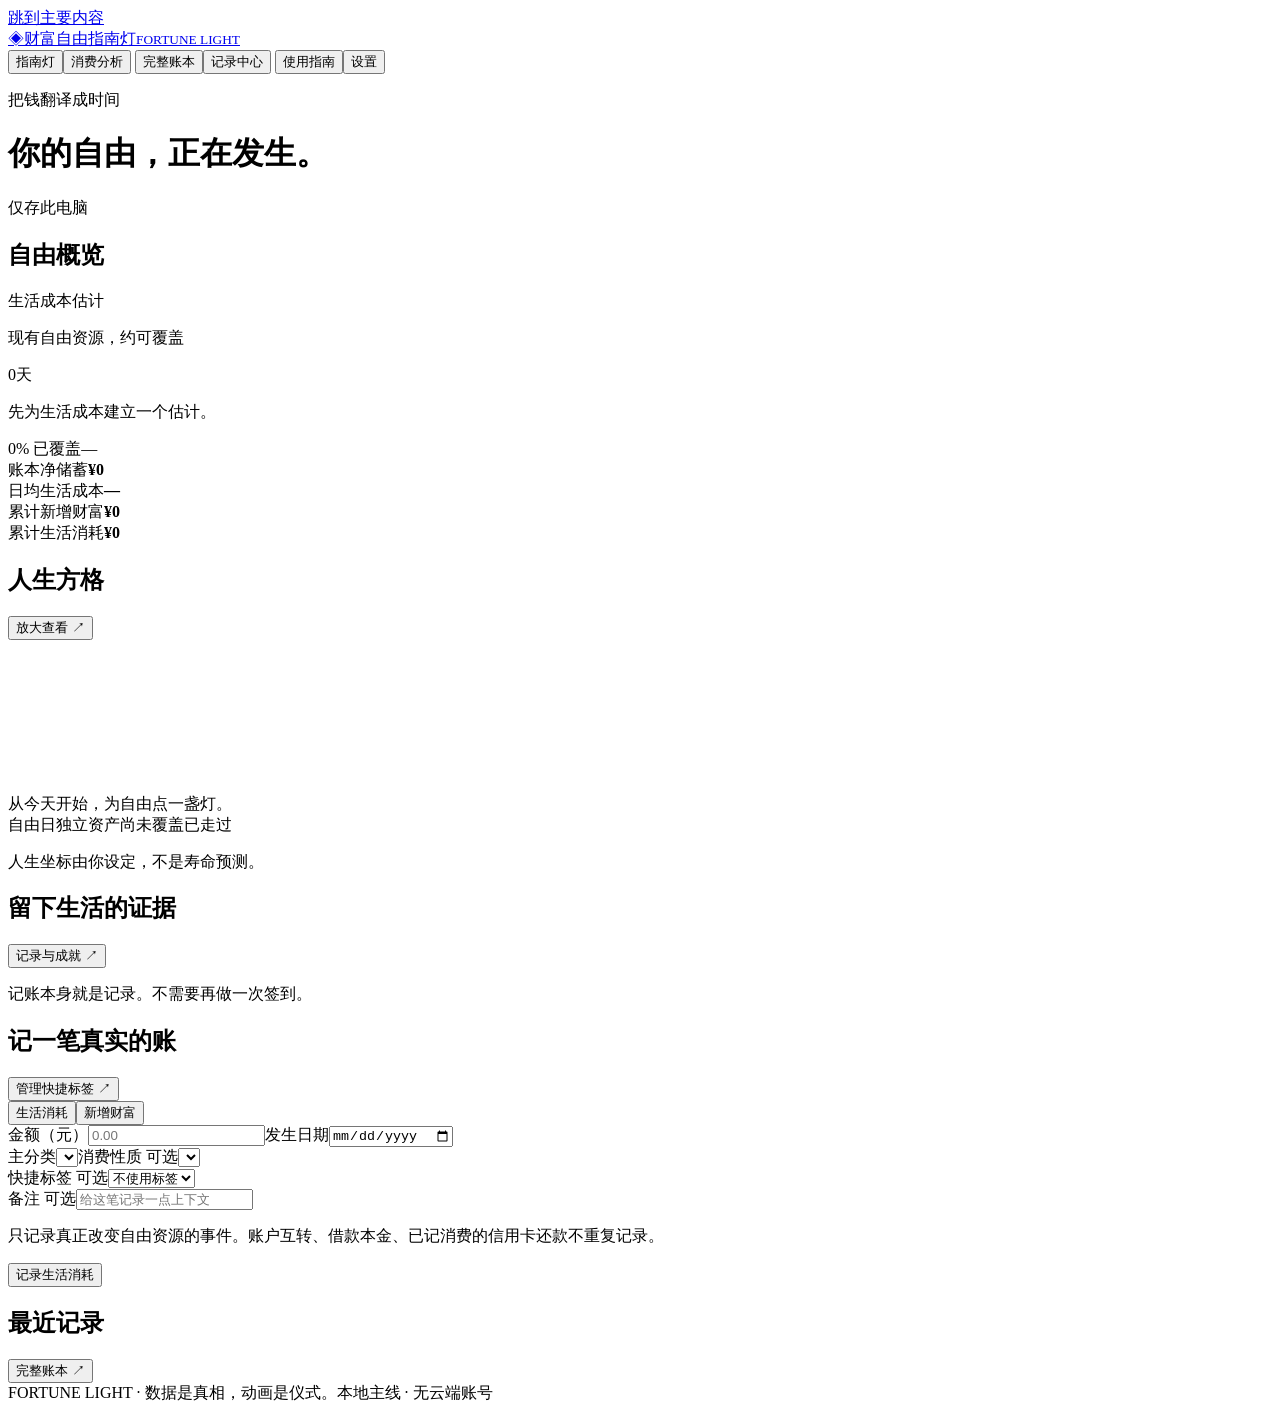
==== commit ccc78e9f: "Build Fortune Light 1.0.0 local mainline with WeChat 0.6.2 variant" ====
--- a/frontend/index.html
+++ b/frontend/index.html
@@ -1,288 +1,109 @@
 <!doctype html>
-<html lang="zh-CN">
+<html lang="zh-CN" data-theme="midnight">
 <head>
-  <meta charset="utf-8">
-  <meta name="viewport" content="width=device-width,initial-scale=1">
-  <meta name="theme-color" content="#0a0a0f">
-  <title>财富自由指南灯</title>
-  <link rel="icon" href="data:image/svg+xml,%3Csvg xmlns='http://www.w3.org/2000/svg' viewBox='0 0 32 32'%3E%3Ccircle cx='16' cy='16' r='6' fill='%23ffd166'/%3E%3Ccircle cx='16' cy='16' r='10' fill='none' stroke='%23ffd166' stroke-opacity='.35' stroke-width='1.4'/%3E%3C/svg%3E">
-  <link rel="preconnect" href="https://fonts.googleapis.com">
-  <link rel="preconnect" href="https://fonts.gstatic.com" crossorigin>
-  <link href="https://fonts.googleapis.com/css2?family=Cormorant+Garamond:wght@400;500;600;700&family=JetBrains+Mono:wght@300;400;500;600&family=Noto+Sans+SC:wght@300;400;500;600;700&family=Noto+Serif+SC:wght@400;500;600;700&display=swap" rel="stylesheet">
-  <link rel="stylesheet" href="./style.css">
+  <meta charset="utf-8"><meta name="viewport" content="width=device-width,initial-scale=1">
+  <meta name="color-scheme" content="dark light">
+  <title>财富自由指南灯 · Fortune Light</title>
+  <link rel="icon" href="data:image/svg+xml,%3Csvg xmlns='http://www.w3.org/2000/svg' viewBox='0 0 40 40'%3E%3Crect x='6' y='6' width='28' height='28' rx='5' fill='%23dfb568'/%3E%3C/svg%3E">
+  <link rel="stylesheet" href="/style.css">
 </head>
 <body>
-
-  <!-- 背景星空层 -->
-  <canvas id="starfield" aria-hidden="true"></canvas>
-
-  <main class="layout">
-
-    <!-- 左 1/3 账本面板 -->
-    <aside class="ledger" aria-label="账本面板">
-      <header class="brand">
-        <span class="brand__mark" aria-hidden="true">
-          <svg viewBox="0 0 24 24" width="22" height="22"><circle cx="12" cy="12" r="4.5" fill="#ffd166"/><circle cx="12" cy="12" r="8" fill="none" stroke="#ffd166" stroke-opacity=".35" stroke-width="1.2"/></svg>
-        </span>
-        <div>
-          <h1 class="brand__title">财富自由指南灯</h1>
-          <p class="brand__sub">每一笔收入，点亮一颗人生星辰</p>
-        </div>
-        <button class="icon-btn" id="btn-settings" title="设置" aria-label="设置">
-          <svg viewBox="0 0 24 24" width="18" height="18" fill="none" stroke="currentColor" stroke-width="1.6" stroke-linecap="round" stroke-linejoin="round"><circle cx="12" cy="12" r="3"/><path d="M19.4 15a1.7 1.7 0 0 0 .34 1.87l.06.06a2 2 0 1 1-2.83 2.83l-.06-.06a1.7 1.7 0 0 0-1.87-.34 1.7 1.7 0 0 0-1.03 1.56V21a2 2 0 1 1-4 0v-.08a1.7 1.7 0 0 0-1.11-1.56 1.7 1.7 0 0 0-1.87.34l-.06.06a2 2 0 1 1-2.83-2.83l.06-.06A1.7 1.7 0 0 0 4.6 15a1.7 1.7 0 0 0-1.56-1.03H3a2 2 0 1 1 0-4h.08A1.7 1.7 0 0 0 4.6 9 1.7 1.7 0 0 0 4.26 7.13L4.2 7.07A2 2 0 1 1 7.03 4.24l.06.06A1.7 1.7 0 0 0 9 4.6 1.7 1.7 0 0 0 10.03 3.04V3a2 2 0 1 1 4 0v.08A1.7 1.7 0 0 0 15 4.6a1.7 1.7 0 0 0 1.87-.34l.06-.06a2 2 0 1 1 2.83 2.83l-.06.06A1.7 1.7 0 0 0 19.4 9c.05.39.27.74.6.96.32.22.7.32 1.07.29H21a2 2 0 1 1 0 4h-.08a1.7 1.7 0 0 0-1.52 1.03z"/></svg>
-        </button>
-      </header>
-
-      <!-- 财富自由进度卡 · v2 -->
-      <section class="progress-card">
-        <header class="progress-card__head">
-          <span class="progress-card__title">财富自由之旅</span>
-          <span class="progress-card__pct"><span id="ring-pct">0.0</span><span class="progress-card__pct-sym">%</span></span>
-        </header>
-
-        <div class="progress-card__hero">
-          <span class="progress-card__big" id="lit-count">0</span>
-          <span class="progress-card__big-unit">天</span>
-        </div>
-        <div class="progress-card__hero-sub">
-          已买自由 · 距完成还差 <em id="remaining-days">0</em> 天
-        </div>
-
-        <div class="dual-bar" aria-hidden="true">
-          <span class="dual-bar__asset"  id="bar-asset"></span>
-          <span class="dual-bar__income" id="bar-income"></span>
-        </div>
-
-        <div class="breakdown">
-          <div class="breakdown__row breakdown__row--asset" id="row-asset" hidden>
-            <span class="breakdown__icon breakdown__icon--asset"></span>
-            <span class="breakdown__label">资产带来</span>
-            <span class="breakdown__value" id="asset-days">0</span>
-            <span class="breakdown__unit">天</span>
-            <span class="breakdown__hint"><em id="asset-amount">¥0</em></span>
-          </div>
-          <div class="breakdown__row breakdown__row--income">
-            <span class="breakdown__icon breakdown__icon--income"></span>
-            <span class="breakdown__label">净储蓄带来</span>
-            <span class="breakdown__value" id="income-days">0</span>
-            <span class="breakdown__unit">天</span>
-            <span class="breakdown__hint"><em id="net-saving">¥0</em></span>
-          </div>
-        </div>
-      </section>
-
-      <!-- 添加交易 -->
-      <section class="tx-form">
-        <div class="seg" role="tablist" aria-label="交易类型">
-          <button class="seg__btn is-active" data-type="income" role="tab" aria-selected="true">
-            <span class="seg__dot seg__dot--income"></span>收入
-          </button>
-          <button class="seg__btn" data-type="expense" role="tab" aria-selected="false">
-            <span class="seg__dot seg__dot--expense"></span>支出
-          </button>
-        </div>
-        <label class="field field--amount">
-          <span class="field__label">金额</span>
-          <div class="field__row">
-            <span class="field__prefix">¥</span>
-            <input id="tx-amount" type="number" inputmode="decimal" min="0" step="0.01" placeholder="0.00" autocomplete="off">
-          </div>
-        </label>
-        <div class="field-grid">
-          <div class="field">
-            <span class="field__label">日期</span>
-            <div class="date-input" data-picker>
-              <input type="hidden" id="tx-date">
-              <button type="button" class="date-input__trigger" aria-haspopup="dialog">
-                <svg viewBox="0 0 24 24" width="14" height="14" fill="none" stroke="currentColor" stroke-width="1.6" stroke-linecap="round" stroke-linejoin="round"><rect x="3" y="4" width="18" height="18" rx="2"/><path d="M16 2v4M8 2v4M3 10h18"/></svg>
-                <span class="date-input__value">选择日期</span>
-              </button>
-              <div class="date-popover" hidden role="dialog" aria-label="日期选择">
-                <header class="date-popover__head">
-                  <button type="button" class="date-popover__nav" data-nav="prev" aria-label="上一月">
-                    <svg viewBox="0 0 24 24" width="14" height="14" fill="none" stroke="currentColor" stroke-width="2" stroke-linecap="round" stroke-linejoin="round"><path d="M15 18l-6-6 6-6"/></svg>
-                  </button>
-                  <span class="date-popover__title"></span>
-                  <button type="button" class="date-popover__nav" data-nav="next" aria-label="下一月">
-                    <svg viewBox="0 0 24 24" width="14" height="14" fill="none" stroke="currentColor" stroke-width="2" stroke-linecap="round" stroke-linejoin="round"><path d="M9 18l6-6-6-6"/></svg>
-                  </button>
-                </header>
-                <div class="date-popover__weekdays"><span>日</span><span>一</span><span>二</span><span>三</span><span>四</span><span>五</span><span>六</span></div>
-                <div class="date-popover__grid"></div>
-                <footer class="date-popover__foot">
-                  <button type="button" class="date-popover__btn" data-action="today">今天</button>
-                  <button type="button" class="date-popover__btn" data-action="clear">清除</button>
-                </footer>
-              </div>
-            </div>
-          </div>
-          <label class="field">
-            <span class="field__label">备注</span>
-            <input id="tx-note" type="text" maxlength="40" placeholder="选填">
-          </label>
-        </div>
-        <button class="btn btn--primary" id="btn-submit">
-          <span class="btn__shimmer" aria-hidden="true"></span>
-          <span class="btn__text">点亮人生</span>
-        </button>
-      </section>
-
-      <!-- 统计仪表盘 -->
-      <section class="stats">
-        <div class="stat"><div class="stat__label">总收入</div><div class="stat__value stat__value--income" id="st-income">¥0</div></div>
-        <div class="stat"><div class="stat__label">总支出</div><div class="stat__value stat__value--expense" id="st-expense">¥0</div></div>
-        <div class="stat"><div class="stat__label">日均花销</div><div class="stat__value" id="st-avg">¥0</div></div>
-        <div class="stat"><div class="stat__label">记账天数</div><div class="stat__value" id="st-days">0</div></div>
-      </section>
-
-      <!-- 最近交易 -->
-      <section class="tx-list" aria-label="最近交易">
-        <div class="tx-list__head">
-          <h2>最近交易</h2>
-          <span class="tx-list__count" id="tx-count">0</span>
-        </div>
-        <ul class="tx-list__items" id="tx-items" role="list"></ul>
-        <div class="tx-list__empty" id="tx-empty">
-          <p>尚未记录任何交易</p>
-          <p class="tx-list__hint">每一笔收入都将点亮你的人生方格</p>
-        </div>
-      </section>
-
-    </aside>
-
-    <!-- 右 2/3 人生方格 -->
-    <section class="stage" aria-label="人生方格视图">
-      <div class="stage__chrome">
-        <div class="stage__title">
-          <span class="stage__title-cn">人生方格</span>
-          <span class="stage__title-en">— Days of Freedom</span>
-        </div>
-        <div class="stage__legend">
-          <span class="legend-item"><i class="legend-swatch legend-swatch--lit"></i>已点亮</span>
-          <span class="legend-item"><i class="legend-swatch legend-swatch--unlit"></i>未点亮</span>
-          <span class="legend-item" id="legend-overflow" hidden><i class="legend-swatch legend-swatch--over"></i>超额</span>
-        </div>
-        <button class="icon-btn stage-collapse-btn" id="btn-stage-collapse" title="折叠指南灯面板" aria-label="折叠指南灯面板" hidden>
-          <svg viewBox="0 0 24 24" width="18" height="18" fill="none" stroke="currentColor" stroke-width="1.8" stroke-linecap="round" stroke-linejoin="round"><path d="M6 18l6-6 6 6"/></svg>
-        </button>
+  <a class="skip-link" href="#main">跳到主要内容</a>
+  <header class="topbar">
+    <a class="brand" href="#home"><span class="brand-mark" aria-hidden="true">◈</span><span>财富自由指南灯<small>FORTUNE LIGHT</small></span></a>
+    <nav aria-label="主导航">
+      <button data-page="home" class="active">指南灯</button><button data-page="analysis">消费分析</button>
+      <button data-page="history">完整账本</button><button data-page="activity">记录中心</button>
+      <button data-page="guide">使用指南</button><button id="open-settings">设置</button>
+    </nav>
+  </header>
+  <main id="main">
+    <div class="page-heading"><p class="eyebrow" id="page-eyebrow">把钱翻译成时间</p><h1 id="page-title">你的自由，正在发生。</h1><span class="local-badge"><i></i>仅存此电脑 <span id="version"></span></span></div>
+    <div id="error-banner" role="alert" hidden></div>
+    <div id="first-run" class="notice" hidden>从人生坐标、日均生活成本和起始自由本金开始。<button id="setup-now">建立指南灯</button><button data-restore>从备份恢复</button></div>
+    <section id="page-home" class="page">
+      <button id="weekly-review" class="weekly" hidden><span class="review-dot"></span><span>上周回顾 <small>看清上一周的生活消耗 · 进入消费分析</small></span><span>↗</span></button>
+      <div id="home-layout">
+        <section class="card overview" data-module="overview" aria-labelledby="overview-title">
+          <div class="card-heading"><h2 id="overview-title">自由概览</h2><span id="cost-label" class="tag">生活成本估计</span></div>
+          <p class="muted">现有自由资源，约可覆盖</p>
+          <div class="hero-number"><span id="freedom-days">0</span><span>天</span></div>
+          <p id="fractional-days" class="muted">先为生活成本建立一个估计。</p>
+          <div class="progress-track" role="progressbar" aria-label="当前人生区间覆盖率" aria-valuemin="0" aria-valuemax="100" aria-valuenow="0"><i id="asset-bar"></i><i id="income-bar"></i></div>
+          <div class="split muted"><span id="coverage">0% 已覆盖</span><span id="remaining">—</span></div>
+          <div class="metrics"><div><span>账本净储蓄</span><strong id="net-savings">¥0</strong></div><div><span>日均生活成本</span><strong id="daily-cost">—</strong></div><div><span>累计新增财富</span><strong id="total-income">¥0</strong></div><div><span>累计生活消耗</span><strong id="total-expense">¥0</strong></div></div>
+          <p id="model-note" class="note"></p><p id="excluded-note" class="notice" hidden></p>
+        </section>
+        <section class="card life" data-module="life" aria-labelledby="life-title">
+          <div class="card-heading"><h2 id="life-title">人生方格</h2><button id="expand-grid" class="text-button">放大查看 ↗</button></div>
+          <div class="canvas-wrap" id="canvas-wrap"><canvas id="grid" aria-label="每一格代表一天。金色为净储蓄覆盖的自由日，蓝色为独立资产覆盖的自由日。"></canvas><div id="grid-empty" class="empty">从今天开始，为自由点一盏灯。</div></div>
+          <div class="legend"><span><i class="gold"></i>自由日</span><span id="asset-legend"><i class="blue"></i>独立资产</span><span><i class="gray"></i>尚未覆盖</span><span id="past-legend"><i class="past"></i>已走过</span></div>
+          <p id="grid-caption" class="note">人生坐标由你设定，不是寿命预测。</p>
+        </section>
+        <section class="card habits" data-module="habits" aria-labelledby="habits-title">
+          <div class="card-heading"><h2 id="habits-title">留下生活的证据</h2><button class="text-button" data-page="activity">记录与成就 ↗</button></div>
+          <div id="habit-stats" class="habit-stats"></div><div id="home-heatmap" class="heatmap" aria-label="最近十二周记录活动"></div>
+          <p class="note">记账本身就是记录。不需要再做一次签到。</p><div id="missed-prompt" class="notice" hidden></div>
+        </section>
+        <section class="card entry" data-module="entry" aria-labelledby="entry-title">
+          <div class="card-heading"><h2 id="entry-title">记一笔真实的账</h2><button class="text-button" data-page="presets">管理快捷标签 ↗</button></div>
+          <form id="entry-form">
+            <div class="segmented" role="group" aria-label="事件类型"><button type="button" data-type="expense" class="selected">生活消耗</button><button type="button" data-type="income">新增财富</button></div>
+            <div class="form-row"><label>金额（元）<input id="tx-amount" name="amount" type="number" min="0.01" step="0.01" required inputmode="decimal" placeholder="0.00"></label><label>发生日期<input id="tx-date" type="date" required></label></div>
+            <div id="expense-fields"><div class="form-row"><label>主分类<select id="tx-category"></select></label><label>消费性质 <span class="muted">可选</span><select id="tx-nature"></select></label></div><div id="frequent-presets" class="chips"></div><label>快捷标签 <span class="muted">可选</span><select id="tx-preset"><option value="">不使用标签</option></select></label></div>
+            <label>备注 <span class="muted">可选</span><input id="tx-note" maxlength="500" placeholder="给这笔记录一点上下文"></label>
+            <p id="entry-tip" class="note">只记录真正改变自由资源的事件。账户互转、借款本金、已记消费的信用卡还款不重复记录。</p>
+            <button id="submit-tx" class="primary" type="submit">记录生活消耗</button>
+          </form>
+        </section>
       </div>
-      <div class="stage__canvas-wrap">
-        <canvas id="grid" aria-label="人生方格 Canvas"></canvas>
-        <div class="stage__hint" id="stage-hint">每一格代表你生命中的一天</div>
-        <div class="stage__zoom-hint" id="stage-zoom-hint">滚轮缩放 · 双击重置</div>
-      </div>
-      <div class="stage__footer">
-        <span id="stage-footer-text">设置生日后开始你的财富自由之旅</span>
-      </div>
+      <section class="card recent"><div class="card-heading"><h2>最近记录</h2><button data-page="history" class="text-button">完整账本 ↗</button></div><div id="recent-list"></div></section>
     </section>
-
+    <section id="page-analysis" class="page" hidden>
+      <div class="card"><div class="toolbar"><label>统计周期<select id="analysis-period"><option value="week">周</option><option value="month" selected>月</option><option value="year">年</option></select></label><label>周期内任意日期<input id="analysis-anchor" type="date"></label><button id="refresh-analysis">查看</button><a id="export-csv" class="button" href="/api/analysis.csv" download>导出本周期 CSV</a></div><p id="analysis-range" class="note"></p><div id="analysis-metrics" class="summary-metrics"></div></div>
+      <div class="two-columns"><section class="card"><h2>生活消耗花在哪里</h2><div id="category-bars" class="bar-list"></div></section><section class="card"><h2>由你判断的消费性质</h2><p class="note">用于复盘，不影响自由天数，也不代表系统对消费的评价。</p><div id="nature-bars" class="bar-list"></div></section></div>
+      <section class="card"><div class="card-heading"><h2>消费趋势</h2><div class="toolbar"><label>主分类<select id="trend-category"></select></label><label>快捷标签<select id="trend-tag"><option value="">全部标签</option></select></label></div></div><div id="trend-chart"></div><details><summary>查看趋势明细</summary><div id="trend-table"></div></details></section>
+    </section>
+    <section id="page-history" class="page" hidden><div class="card"><div class="toolbar"><label class="grow">搜索备注或标签<input id="history-query" type="search" maxlength="100" placeholder="例如：午餐、地铁"></label><label>类型<select id="history-type"><option value="">全部</option><option value="expense">生活消耗</option><option value="income">新增财富</option></select></label><label>主分类<select id="history-category"></select></label><button id="search-history">搜索</button></div><p id="history-count" class="note"></p><div id="history-list"></div><div class="pagination"><button id="history-prev">上一页</button><span id="history-page"></span><button id="history-next">下一页</button></div></div></section>
+    <section id="page-activity" class="page" hidden><section class="card"><h2>记录，让选择有依据</h2><p class="muted">没有发生自由事件的日子，不需要为了连续性补一笔假账。</p><div id="activity-stats" class="habit-stats"></div><div id="activity-heatmap" class="heatmap"></div><p class="note">最近 12 周 · 颜色深浅只表示记录次数</p></section><section class="card" id="achievement-card"><h2>成就来自真实账本</h2><p class="note">由账本重新计算，不使用积分。断一天不会抹掉历史最长连续记录。</p><div id="achievements" class="achievement-grid"></div></section></section>
+    <section id="page-presets" class="page" hidden><div class="two-columns"><section class="card"><h2>新建快捷标签</h2><p class="note">填入常见场景，金额始终由你按实际发生额输入。</p><form id="preset-form"><label>主分类<select id="preset-category"></select></label><label>标签名称<input id="preset-label" maxlength="40" required placeholder="例如：工作午餐"></label><label>默认备注<input id="preset-note" maxlength="500"></label><label>默认消费性质<select id="preset-nature"></select></label><button class="primary" type="submit">保存标签</button></form></section><section class="card"><h2>已有快捷标签</h2><p class="note">移除标签不会改动已经保存的历史记录。</p><div id="preset-list"></div></section></div></section>
+    <section id="page-guide" class="page" hidden><article class="card prose">
+      <p class="eyebrow">使用指南 / 核心理念</p><h2>钱不是终点，选择才是。</h2><p>指南灯把你已经拥有的自由资源，按你采用的生活成本估计，翻译成能自主支配的天数。它帮助看见选择的代价，不要求每一次消费都更少。</p>
+      <h3>先建立一个可用的估计</h3><p>上手模式只需要出生日期、目标年龄、日均生活成本和起始自由本金。目标年龄是你选择的人生坐标，不是寿命预测。本金会成为一笔系统基准收入，后续生活消耗从账本净储蓄中扣减。</p>
+      <h3>这里只记录“自由事件”</h3><p>新增财富是可用于自己生活的净新增资源；生活消耗是实际发生的个人成本。账户互转、借款本金、投资资产内部搬动，以及已经记过消费的信用卡还款，都不再重复计为收支。退款或报销：编辑原支出为最终净消耗；全额退回时删除原记录。</p>
+      <h3>一格是一天，小数也有意义</h3><p>方格只显示完整自由日。保存真实交易后，小提示会显示估算天数的变化；跨越完整一天才播放点亮或熄灭仪式。消费是把未来自由交换成今天的价值，值不值由你决定。首次建立成本、修改设置或修正旧账时，系统直接重算，不伪装成单笔财富的奖励。</p>
+      <h3>分类、标签与性质</h3><p>一笔生活消耗只有一个主分类，金额不会重复统计。快捷标签带入分类、默认备注和消费性质，但不会替你填写金额。“必要 / 可调 / 可省”是可选的自我复盘标签，不改变自由天数。缺乏事实的历史记录保留为“未分类 / 未设定”。</p>
+      <h3>看周期，也看同期</h3><p>消费分析支持周、月、年和历史周期。当前周期只与上一周期的对应进度比较；已结束周期按完整周期比较。按主分类、快捷标签查看趋势，CSV 适合阅读与表格分析。上周回顾直接进入上一完整自然周的消费分析。</p>
+      <h3>记录中心与温和提醒</h3><p>累计记录天数、当前连续、历史最长连续、覆盖率和十二周活动格，都来自真实账本；起始本金不算签到。今天还没结束时保留截至昨天的连续链。漏记提示只帮你想起真实发生的事，不生成记录。记录中心、成就、常用入口和回顾灯都可以分别关闭。</p>
+      <h3>高级模式：把输入控制权交给你</h3><p>生活成本可改用“累计生活消耗 ÷ 首笔真实记录至今天的跨度”，也可覆盖统计天数。账本估计会受到漏记、补账和时间推移影响，它不是绝对真值。额外起始资产是独立折算的桶，负净储蓄不会直接扣掉它；不要与起始自由本金重复填写同一笔钱。切换上手模式会停用这些高级参数，切回时可恢复。</p>
+      <h3>FREE 表示什么</h3><p>按当前生活成本估计与人生坐标，现有自由资源已覆盖剩余人生区间。它不是永久退休证明，不预测通胀、投资收益或未来支出；修改假设会改变结果。</p>
+      <h3>本地使用与备份</h3><p>账本保存在此电脑的 SQLite 文件中，无账号、无云同步。设置中的 JSON 导出用于完整恢复；恢复前会预览并自动备份当前数据库。支持导入微信小程序 v1 / v2 JSON 备份，源码压缩包不含你的手机账本。请把备份另存到你信任的位置，本地存储本身不等于灾备。</p>
+      <h3>按自己的习惯摆放</h3><p>设置中可切换深夜金 / 纸上自由、系统字体 / 宋体、85%–115% 字号，以及四个首页模块的顺序。可以关闭声音、仪式或各项记录反馈，不影响账本和计算。</p>
+      <button id="replay-guide">重新播放新手引导</button>
+    </article></section>
   </main>
-
-  <!-- 引导/设置对话 -->
-  <div class="overlay" id="overlay" hidden>
-    <div class="modal" role="dialog" aria-modal="true" aria-labelledby="modal-title">
-      <header class="modal__head">
-        <h2 id="modal-title">点燃人生第一颗星辰</h2>
-        <p>告诉我你的生日，我们计算从今天起到 <strong id="modal-target-age-display">80</strong> 岁还有多少天可以被你点亮。</p>
-      </header>
-      <div class="modal__body">
-        <div class="field">
-          <span class="field__label">出生日期</span>
-          <div class="date-input" data-picker>
-            <input type="hidden" id="cfg-birth" required>
-            <button type="button" class="date-input__trigger" aria-haspopup="dialog">
-              <svg viewBox="0 0 24 24" width="14" height="14" fill="none" stroke="currentColor" stroke-width="1.6" stroke-linecap="round" stroke-linejoin="round"><rect x="3" y="4" width="18" height="18" rx="2"/><path d="M16 2v4M8 2v4M3 10h18"/></svg>
-              <span class="date-input__value">选择出生日期</span>
-            </button>
-            <div class="date-popover" hidden role="dialog" aria-label="日期选择">
-              <header class="date-popover__head">
-                <button type="button" class="date-popover__nav" data-nav="prev-year" aria-label="上一年">«</button>
-                <button type="button" class="date-popover__nav" data-nav="prev" aria-label="上一月">
-                  <svg viewBox="0 0 24 24" width="14" height="14" fill="none" stroke="currentColor" stroke-width="2" stroke-linecap="round" stroke-linejoin="round"><path d="M15 18l-6-6 6-6"/></svg>
-                </button>
-                <span class="date-popover__title"></span>
-                <button type="button" class="date-popover__nav" data-nav="next" aria-label="下一月">
-                  <svg viewBox="0 0 24 24" width="14" height="14" fill="none" stroke="currentColor" stroke-width="2" stroke-linecap="round" stroke-linejoin="round"><path d="M9 18l6-6-6-6"/></svg>
-                </button>
-                <button type="button" class="date-popover__nav" data-nav="next-year" aria-label="下一年">»</button>
-              </header>
-              <div class="date-popover__weekdays"><span>日</span><span>一</span><span>二</span><span>三</span><span>四</span><span>五</span><span>六</span></div>
-              <div class="date-popover__grid"></div>
-              <footer class="date-popover__foot">
-                <button type="button" class="date-popover__btn" data-action="today">今天</button>
-              </footer>
-            </div>
-          </div>
-        </div>
-        <label class="field">
-          <span class="field__label">目标年龄</span>
-          <div class="field__row">
-            <input id="cfg-target-age" type="number" min="20" max="120" value="80">
-            <span class="field__suffix">岁</span>
-          </div>
-        </label>
-        <label class="toggle" for="cfg-show-past">
-          <span class="toggle__head">
-            <span class="toggle__title">显示过去</span>
-            <span class="toggle__hint">关闭：第一格 = 今天 · 打开：从 0 岁开始全寿命方格</span>
-          </span>
-          <input type="checkbox" id="cfg-show-past" role="switch">
-          <span class="toggle__track" aria-hidden="true"><span class="toggle__thumb"></span></span>
-        </label>
-        <label class="toggle" for="cfg-use-assets">
-          <span class="toggle__head">
-            <span class="toggle__title">纳入起始资产</span>
-            <span class="toggle__hint">把记账起始时已有的资产也算成自由的来源</span>
-          </span>
-          <input type="checkbox" id="cfg-use-assets" role="switch">
-          <span class="toggle__track" aria-hidden="true"><span class="toggle__thumb"></span></span>
-        </label>
-        <label class="field" id="cfg-assets-field" hidden>
-          <span class="field__label">记账起始时资产</span>
-          <div class="field__row">
-            <span class="field__prefix">¥</span>
-            <input id="cfg-initial-assets" type="number" inputmode="decimal" min="0" step="100" placeholder="0">
-          </div>
-        </label>
-        <label class="field">
-          <span class="field__label">记账天数（手动覆盖 · 0=自动）</span>
-          <div class="field__row">
-            <input id="cfg-tracking-days" type="number" inputmode="numeric" min="0" step="1" placeholder="0">
-            <span class="field__suffix">天</span>
-          </div>
-        </label>
-        <label class="field">
-          <span class="field__label">日均花销（手动覆盖 · 0=自动）</span>
-          <div class="field__row">
-            <span class="field__prefix">¥</span>
-            <input id="cfg-avg-expense" type="number" inputmode="decimal" min="0" step="1" placeholder="0">
-          </div>
-        </label>
-      </div>
-      <footer class="modal__foot">
-        <button class="btn btn--ghost" id="cfg-cancel">取消</button>
-        <button class="btn btn--primary" id="cfg-save"><span class="btn__text">开始</span></button>
-      </footer>
-    </div>
-  </div>
-
-  <!-- 财富自由达成彩蛋 -->
-  <div class="freedom-banner" id="freedom-banner" hidden aria-live="polite">
-    <div class="freedom-banner__veil"></div>
-    <div class="freedom-banner__ripple"></div>
-    <div class="freedom-banner__ripple"></div>
-    <div class="freedom-banner__ripple"></div>
-    <div class="freedom-banner__ripple"></div>
-    <div class="freedom-banner__ripple"></div>
-    <div class="freedom-banner__inner">
-      <div class="freedom-banner__eyebrow">FINANCIAL FREEDOM ACHIEVED</div>
-      <div class="freedom-banner__word">FREE</div>
-      <div class="freedom-banner__zh">财 富 自 由</div>
-      <div class="freedom-banner__sub">你已点亮人生剩余的所有方格</div>
-    </div>
-  </div>
-
-  <script src="./grid.js"></script>
-  <script src="./app.js"></script>
+  <footer class="site-footer"><span>FORTUNE LIGHT · 数据是真相，动画是仪式。</span><span>本地主线 · 无云端账号</span></footer>
+  <div id="toast" role="status" aria-live="polite" hidden></div>
+  <dialog id="settings-dialog"><div class="dialog-header"><div><p class="eyebrow">让指南灯适合你的生活</p><h2>设置</h2></div><button data-close aria-label="关闭设置">×</button></div>
+    <form id="settings-form">
+      <div class="form-row"><label>出生日期<input id="cfg-birth" type="date" required></label><label>目标年龄<input id="cfg-age" type="number" min="1" max="150" required value="80"></label></div><p class="note">只用来画出人生区间，不预测你的寿命。</p>
+      <label>使用模式<select id="cfg-mode"><option value="quick">上手模式</option><option value="advanced">高级自主模式</option></select></label>
+      <div id="advanced-cost"><label>生活成本来源<select id="cfg-cost-mode"><option value="manual">手动估计</option><option value="ledger">账本估计</option></select></label></div>
+      <label id="manual-cost-field">日均生活成本（元 / 天）<input id="cfg-cost" type="number" min="0.01" step="0.01" value="100"><span class="note">可以用月度生活开销 ÷ 30 作起点，以后根据事实校准。</span></label>
+      <label>起始自由本金（元）<input id="cfg-opening" type="number" min="0" step="0.01" value="0"><span class="note">作为一笔基准收入进入净储蓄，后续消耗会扣减。已有记录对应的收入不要再填一次。</span></label>
+      <div id="advanced-fields"><label id="tracking-field">统计天数覆盖<input id="cfg-days" type="number" min="0" max="365000" value="0"><span class="note">0 表示首笔真实记录至今天；覆盖会同步改变账本日均估计。</span></label><label class="check"><input id="cfg-past" type="checkbox">显示已经走过的人生</label><label class="check"><input id="cfg-assets-enabled" type="checkbox">额外起始资产独立折算</label><label>独立资产金额（元）<input id="cfg-assets" type="number" min="0" step="0.01" value="0"><span class="note">这个桶不会被负净储蓄直接扣减。不要与起始自由本金重复填钱。</span></label></div>
+      <details open><summary>阅读与反馈</summary><div class="form-row"><label>主题<select id="cfg-theme"><option value="midnight">深夜金</option><option value="paper">纸上自由</option></select></label><label>字体<select id="cfg-font"><option value="system">系统字体</option><option value="serif">宋体阅读</option></select></label><label>字号<select id="cfg-scale"><option>85</option><option>90</option><option>95</option><option selected>100</option><option>105</option><option>110</option><option>115</option></select></label></div><div id="feedback-switches" class="switches"></div></details>
+      <details><summary>首页模块顺序</summary><p class="note">使用上下箭头调整，保存后生效。</p><ol id="module-order"></ol></details>
+      <div class="dialog-actions"><button type="button" data-close>取消</button><button class="primary" type="submit">保存设置</button></div>
+    </form>
+    <section class="backup-section"><h3>数据备份与恢复</h3><p class="note">JSON 用于完整恢复；恢复前自动备份当前数据库。与微信版的导入是手动文件交换。</p><div class="toolbar"><a class="button" href="/api/backup" download>导出完整 JSON</a><button data-restore>选择 JSON 恢复</button><button data-page="activity">查看记录与成就</button><button data-page="guide">打开使用指南</button></div></section>
+  </dialog>
+  <dialog id="onboarding-dialog"><div class="dialog-header"><span class="eyebrow">FORTUNE LIGHT</span><button data-close aria-label="稍后阅读">×</button></div><div id="onboarding-content" class="prose"></div><div class="dialog-actions"><button id="onboarding-prev">上一步</button><button id="onboarding-next" class="primary">继续</button></div><button data-restore class="text-button">已有账本？从 JSON 备份恢复</button></dialog>
+  <dialog id="edit-dialog"><div class="dialog-header"><h2>修正这笔记录</h2><button data-close aria-label="关闭编辑">×</button></div><form id="edit-form"><div class="form-row"><label>类型<select id="edit-type"><option value="expense">生活消耗</option><option value="income">新增财富</option></select></label><label>日期<input id="edit-date" type="date" required></label></div><label>金额<input id="edit-amount" type="number" step="0.01" min="0.01" required></label><div class="form-row"><label>主分类<select id="edit-category"></select></label><label>消费性质<select id="edit-nature"></select></label></div><label>标签<input id="edit-tag" maxlength="40"></label><label>备注<input id="edit-note" maxlength="500"></label><p class="note">退款 / 报销后可改为最终净消耗。全额退回时删除记录。修正会重算账本，不播放财富获得仪式。</p><div class="dialog-actions"><button type="button" data-close>取消</button><button type="submit" class="primary">保存修正</button></div></form></dialog>
+  <dialog id="restore-dialog"><div class="dialog-header"><h2>恢复前确认</h2><button data-close aria-label="取消恢复">×</button></div><div id="restore-preview"></div><p class="notice">恢复会替换当前账本、设置与快捷标签。系统会先在本地保存可回退的数据库副本。</p><div class="dialog-actions"><button data-close>取消</button><button id="confirm-restore" class="primary">备份当前数据并恢复</button></div></dialog>
+  <input id="restore-file" type="file" accept=".json,application/json" hidden>
+  <div id="ritual-overlay" hidden><div class="ritual-copy"><p class="eyebrow">每一格，都是一天自由</p><strong id="ritual-title"></strong><span id="ritual-count"></span><button id="skip-ritual">跳过动画</button></div></div>
+  <dialog id="celebration"><p class="eyebrow">CURRENT HORIZON FULLY COVERED</p><h2>FREE</h2><h3>财 富 自 由</h3><p>按当前生活成本估计，你的自由资源已覆盖所选人生区间。</p><p class="note">保留选择，也继续校准。这不是永久退休证明。</p><button class="primary" data-close>回到我的生活</button></dialog>
+  <script src="/grid.js"></script><script src="/app.js"></script>
 </body>
 </html>
